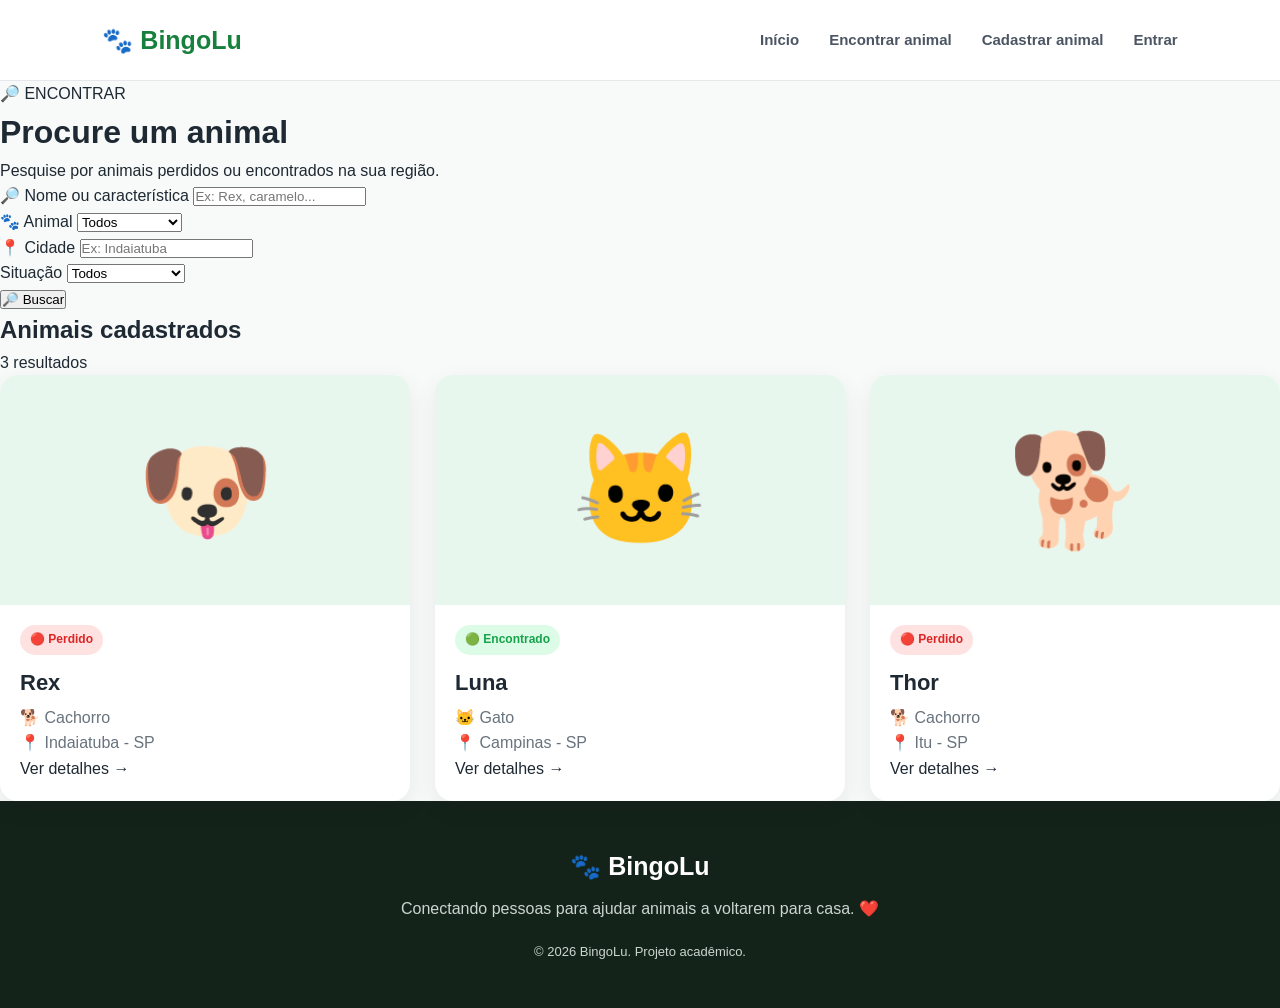
==== pages/buscar.html @ f61b033a "Create buscar.html" ====
<!DOCTYPE html>
<html lang="pt-BR">

<head>
    <meta charset="UTF-8">
    <meta name="viewport" content="width=device-width, initial-scale=1.0">

    <title>Encontrar animal | BingoLu</title>

    <link rel="stylesheet" href="../css/style.css">
    <link rel="stylesheet" href="../css/buscar.css">
</head>

<body>

    <header class="header">

        <a href="../index.html" class="logo">
            🐾 BingoLu
        </a>

        <nav class="menu">
            <a href="../index.html">Início</a>
            <a href="buscar.html">Encontrar animal</a>
            <a href="cadastrar.html">Cadastrar animal</a>
            <a href="login.html">Entrar</a>
        </nav>

    </header>


    <main class="buscar-container">

        <div class="buscar-header">

            <span>🔎 ENCONTRAR</span>

            <h1>Procure um animal</h1>

            <p>
                Pesquise por animais perdidos ou encontrados
                na sua região.
            </p>

        </div>


        <!-- FILTROS -->

        <section class="filtros">

            <div class="input-group">

                <label for="pesquisa">
                    🔎 Nome ou característica
                </label>

                <input
                    type="text"
                    id="pesquisa"
                    placeholder="Ex: Rex, caramelo..."
                >

            </div>


            <div class="input-group">

                <label for="tipo">
                    🐾 Animal
                </label>

                <select id="tipo">

                    <option value="">
                        Todos
                    </option>

                    <option value="cachorro">
                        🐶 Cachorros
                    </option>

                    <option value="gato">
                        🐱 Gatos
                    </option>

                    <option value="ave">
                        🦜 Aves
                    </option>

                    <option value="outro">
                        🐾 Outros
                    </option>

                </select>

            </div>


            <div class="input-group">

                <label for="cidade">
                    📍 Cidade
                </label>

                <input
                    type="text"
                    id="cidade"
                    placeholder="Ex: Indaiatuba"
                >

            </div>


            <div class="input-group">

                <label for="status">
                    Situação
                </label>

                <select id="status">

                    <option value="">
                        Todos
                    </option>

                    <option value="perdido">
                        🔴 Perdidos
                    </option>

                    <option value="encontrado">
                        🟢 Encontrados
                    </option>

                </select>

            </div>

            <button class="search-button">
                🔎 Buscar
            </button>

        </section>


        <!-- RESULTADOS -->

        <section class="resultados">

            <div class="resultados-header">

                <h2>Animais cadastrados</h2>

                <span>3 resultados</span>

            </div>


            <div class="animal-grid">


                <!-- ANIMAL 1 -->

                <article class="animal-card">

                    <div class="animal-photo">
                        🐶
                    </div>

                    <div class="animal-info">

                        <span class="status lost">
                            🔴 Perdido
                        </span>

                        <h3>Rex</h3>

                        <p>🐕 Cachorro</p>

                        <p>📍 Indaiatuba - SP</p>

                        <a href="#" class="details-button">
                            Ver detalhes →
                        </a>

                    </div>

                </article>


                <!-- ANIMAL 2 -->

                <article class="animal-card">

                    <div class="animal-photo">
                        🐱
                    </div>

                    <div class="animal-info">

                        <span class="status found">
                            🟢 Encontrado
                        </span>

                        <h3>Luna</h3>

                        <p>🐱 Gato</p>

                        <p>📍 Campinas - SP</p>

                        <a href="#" class="details-button">
                            Ver detalhes →
                        </a>

                    </div>

                </article>


                <!-- ANIMAL 3 -->

                <article class="animal-card">

                    <div class="animal-photo">
                        🐕
                    </div>

                    <div class="animal-info">

                        <span class="status lost">
                            🔴 Perdido
                        </span>

                        <h3>Thor</h3>

                        <p>🐕 Cachorro</p>

                        <p>📍 Itu - SP</p>

                        <a href="#" class="details-button">
                            Ver detalhes →
                        </a>

                    </div>

                </article>

            </div>

        </section>

    </main>


    <footer class="footer">

        <div class="logo">
            🐾 BingoLu
        </div>

        <p>
            Conectando pessoas para ajudar animais a voltarem para casa. ❤️
        </p>

        <p class="copyright">
            © 2026 BingoLu. Projeto acadêmico.
        </p>

    </footer>

</body>

</html>
---- css/style.css ----
* {
    margin: 0;
    padding: 0;
    box-sizing: border-box;
}

body {
    font-family: Arial, Helvetica, sans-serif;
    background: #f7faf8;
    color: #1f2933;
    line-height: 1.6;
}

a {
    text-decoration: none;
    color: inherit;
}


/* =========================
   HEADER
========================= */

.header {
    width: 100%;
    padding: 20px 8%;
    display: flex;
    justify-content: space-between;
    align-items: center;
    background: white;
    border-bottom: 1px solid #e5e7eb;
}

.logo {
    font-size: 25px;
    font-weight: bold;
    color: #16803c;
}

.menu {
    display: flex;
    gap: 30px;
}

.menu a {
    font-size: 15px;
    font-weight: 600;
    color: #4b5563;
    transition: 0.3s;
}

.menu a:hover {
    color: #16803c;
}


/* =========================
   HERO
========================= */

.hero {
    min-height: 560px;
    padding: 70px 8%;
    display: flex;
    align-items: center;
    justify-content: space-between;
    gap: 50px;
    background: linear-gradient(
        135deg,
        #e8f7ee,
        #f7faf8
    );
}

.hero-text {
    max-width: 650px;
}

.tag {
    display: inline-block;
    margin-bottom: 20px;
    padding: 8px 15px;
    border-radius: 30px;
    background: #d9f3e3;
    color: #16803c;
    font-weight: bold;
    font-size: 14px;
}

.hero h1 {
    font-size: 58px;
    line-height: 1.1;
    margin-bottom: 25px;
    color: #16251c;
}

.hero h1 span {
    color: #16803c;
}

.hero p {
    max-width: 570px;
    font-size: 18px;
    color: #59636e;
    margin-bottom: 30px;
}

.buttons {
    display: flex;
    gap: 15px;
    flex-wrap: wrap;
}

.btn {
    padding: 14px 23px;
    border-radius: 10px;
    font-weight: bold;
    transition: 0.3s;
}

.primary {
    background: #16803c;
    color: white;
}

.primary:hover {
    background: #11652f;
    transform: translateY(-2px);
}

.secondary {
    background: white;
    color: #16803c;
    border: 2px solid #16803c;
}

.secondary:hover {
    background: #e8f7ee;
}

.hero-image {
    width: 330px;
    height: 330px;
    border-radius: 50%;
    background: white;
    display: flex;
    justify-content: center;
    align-items: center;
    font-size: 170px;
    box-shadow: 0 20px 50px rgba(0, 0, 0, 0.10);
}


/* =========================
   SEÇÕES
========================= */

.how,
.animals {
    padding: 90px 8%;
}

.section-title {
    text-align: center;
    max-width: 700px;
    margin: 0 auto 50px;
}

.section-title span {
    color: #16803c;
    font-size: 13px;
    font-weight: bold;
    letter-spacing: 2px;
}

.section-title h2 {
    margin: 10px 0;
    font-size: 36px;
    color: #16251c;
}

.section-title p {
    color: #68737d;
}


/* =========================
   COMO FUNCIONA
========================= */

.steps {
    display: grid;
    grid-template-columns: repeat(3, 1fr);
    gap: 25px;
}

.step {
    padding: 35px;
    background: white;
    border-radius: 18px;
    text-align: center;
    border: 1px solid #e7ece9;
    transition: 0.3s;
}

.step:hover {
    transform: translateY(-5px);
    box-shadow: 0 15px 30px rgba(0, 0, 0, 0.08);
}

.step-icon {
    width: 65px;
    height: 65px;
    margin: 0 auto 20px;
    border-radius: 15px;
    background: #e8f7ee;
    display: flex;
    justify-content: center;
    align-items: center;
    font-size: 28px;
}

.step h3 {
    margin-bottom: 10px;
    font-size: 21px;
}

.step p {
    color: #68737d;
}


/* =========================
   ANIMAIS
========================= */

.animals {
    background: #eef7f1;
}

.animal-grid {
    display: grid;
    grid-template-columns: repeat(3, 1fr);
    gap: 25px;
}

.animal-card {
    overflow: hidden;
    background: white;
    border-radius: 18px;
    box-shadow: 0 8px 25px rgba(0, 0, 0, 0.07);
    transition: 0.3s;
}

.animal-card:hover {
    transform: translateY(-5px);
}

.animal-photo {
    height: 230px;
    display: flex;
    justify-content: center;
    align-items: center;
    font-size: 110px;
    background: #e8f7ee;
}

.animal-info {
    padding: 20px;
}

.status {
    display: inline-block;
    padding: 5px 10px;
    border-radius: 20px;
    font-size: 12px;
    font-weight: bold;
}

.lost {
    background: #fee2e2;
    color: #dc2626;
}

.found {
    background: #dcfce7;
    color: #16a34a;
}

.animal-info h3 {
    margin: 10px 0 5px;
    font-size: 22px;
}

.animal-info p {
    color: #68737d;
}


/* =========================
   FOOTER
========================= */

.footer {
    padding: 45px 8%;
    background: #14231a;
    color: white;
    text-align: center;
}

.footer .logo {
    color: white;
    margin-bottom: 10px;
}

.footer p {
    color: #cbd5cf;
}

.copyright {
    margin-top: 20px;
    font-size: 13px;
}


/* =========================
   RESPONSIVIDADE
========================= */

@media (max-width: 900px) {

    .hero {
        flex-direction: column;
        text-align: center;
    }

    .hero p {
        margin-left: auto;
        margin-right: auto;
    }

    .buttons {
        justify-content: center;
    }

    .steps,
    .animal-grid {
        grid-template-columns: 1fr;
    }

    .menu {
        display: none;
    }

}


@media (max-width: 600px) {

    .header {
        padding: 18px 5%;
    }

    .hero {
        padding: 55px 5%;
    }

    .hero h1 {
        font-size: 40px;
    }

    .hero-image {
        width: 230px;
        height: 230px;
        font-size: 110px;
    }

    .how,
    .animals {
        padding: 60px 5%;
    }

    .section-title h2 {
        font-size: 29px;
    }

}
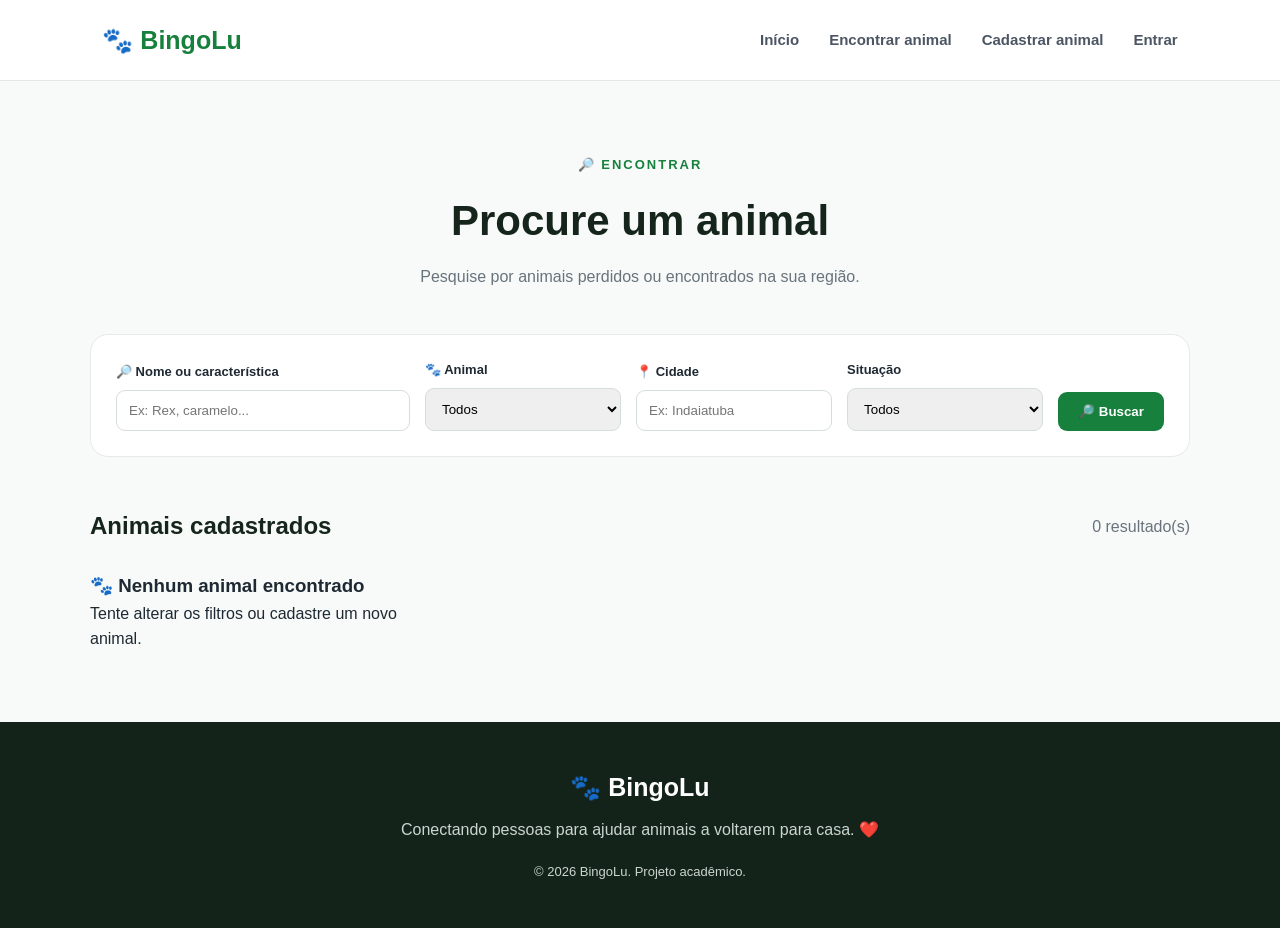
==== commit 20966a1c: "Update buscar.html" ====
--- a/pages/buscar.html
+++ b/pages/buscar.html
@@ -267,7 +267,8 @@
         </p>
 
     </footer>
-
+<script src="../js/busca.js"></script>
+    
 </body>
 
 </html>
--- a/css/buscar.css
+++ b/css/buscar.css
@@ -0,0 +1,197 @@
+.buscar-container {
+    max-width: 1150px;
+    margin: auto;
+    padding: 70px 25px;
+}
+
+.buscar-header {
+    text-align: center;
+    margin-bottom: 45px;
+}
+
+.buscar-header span {
+    color: #16803c;
+    font-size: 13px;
+    font-weight: bold;
+    letter-spacing: 2px;
+}
+
+.buscar-header h1 {
+    font-size: 42px;
+    margin: 10px 0;
+    color: #16251c;
+}
+
+.buscar-header p {
+    color: #68737d;
+}
+
+
+/* FILTROS */
+
+.filtros {
+    display: grid;
+    grid-template-columns: 1.5fr 1fr 1fr 1fr auto;
+    gap: 15px;
+    align-items: end;
+    padding: 25px;
+    background: white;
+    border: 1px solid #e4ebe6;
+    border-radius: 18px;
+    margin-bottom: 50px;
+}
+
+.input-group {
+    display: flex;
+    flex-direction: column;
+    gap: 7px;
+}
+
+.input-group label {
+    font-size: 13px;
+    font-weight: bold;
+}
+
+.input-group input,
+.input-group select {
+    padding: 12px;
+    border: 1px solid #d6ded9;
+    border-radius: 9px;
+    outline: none;
+    font-family: inherit;
+}
+
+.input-group input:focus,
+.input-group select:focus {
+    border-color: #16803c;
+}
+
+.search-button {
+    padding: 12px 20px;
+    background: #16803c;
+    color: white;
+    border: none;
+    border-radius: 9px;
+    font-weight: bold;
+    cursor: pointer;
+}
+
+.search-button:hover {
+    background: #11652f;
+}
+
+
+/* RESULTADOS */
+
+.resultados-header {
+    display: flex;
+    justify-content: space-between;
+    align-items: center;
+    margin-bottom: 25px;
+}
+
+.resultados-header h2 {
+    color: #16251c;
+}
+
+.resultados-header span {
+    color: #68737d;
+}
+
+
+/* CARDS */
+
+.resultados .animal-grid {
+    display: grid;
+    grid-template-columns: repeat(3, 1fr);
+    gap: 25px;
+}
+
+.resultados .animal-card {
+    overflow: hidden;
+    background: white;
+    border-radius: 18px;
+    border: 1px solid #e4ebe6;
+    transition: 0.3s;
+}
+
+.resultados .animal-card:hover {
+    transform: translateY(-5px);
+    box-shadow: 0 15px 30px rgba(0,0,0,0.08);
+}
+
+.resultados .animal-photo {
+    height: 230px;
+    display: flex;
+    align-items: center;
+    justify-content: center;
+    background: #e8f7ee;
+    font-size: 110px;
+}
+
+.resultados .animal-info {
+    padding: 20px;
+}
+
+.resultados .animal-info h3 {
+    font-size: 23px;
+    margin: 10px 0;
+}
+
+.resultados .animal-info p {
+    color: #68737d;
+    margin: 4px 0;
+}
+
+.details-button {
+    display: inline-block;
+    margin-top: 15px;
+    color: #16803c;
+    font-weight: bold;
+}
+
+
+/* RESPONSIVO */
+
+@media (max-width: 950px) {
+
+    .filtros {
+        grid-template-columns: 1fr 1fr;
+    }
+
+    .search-button {
+        width: 100%;
+    }
+
+    .resultados .animal-grid {
+        grid-template-columns: 1fr 1fr;
+    }
+
+}
+
+
+@media (max-width: 650px) {
+
+    .buscar-container {
+        padding: 45px 15px;
+    }
+
+    .buscar-header h1 {
+        font-size: 34px;
+    }
+
+    .filtros {
+        grid-template-columns: 1fr;
+    }
+
+    .resultados .animal-grid {
+        grid-template-columns: 1fr;
+    }
+
+    .resultados-header {
+        flex-direction: column;
+        align-items: flex-start;
+        gap: 5px;
+    }
+
+}
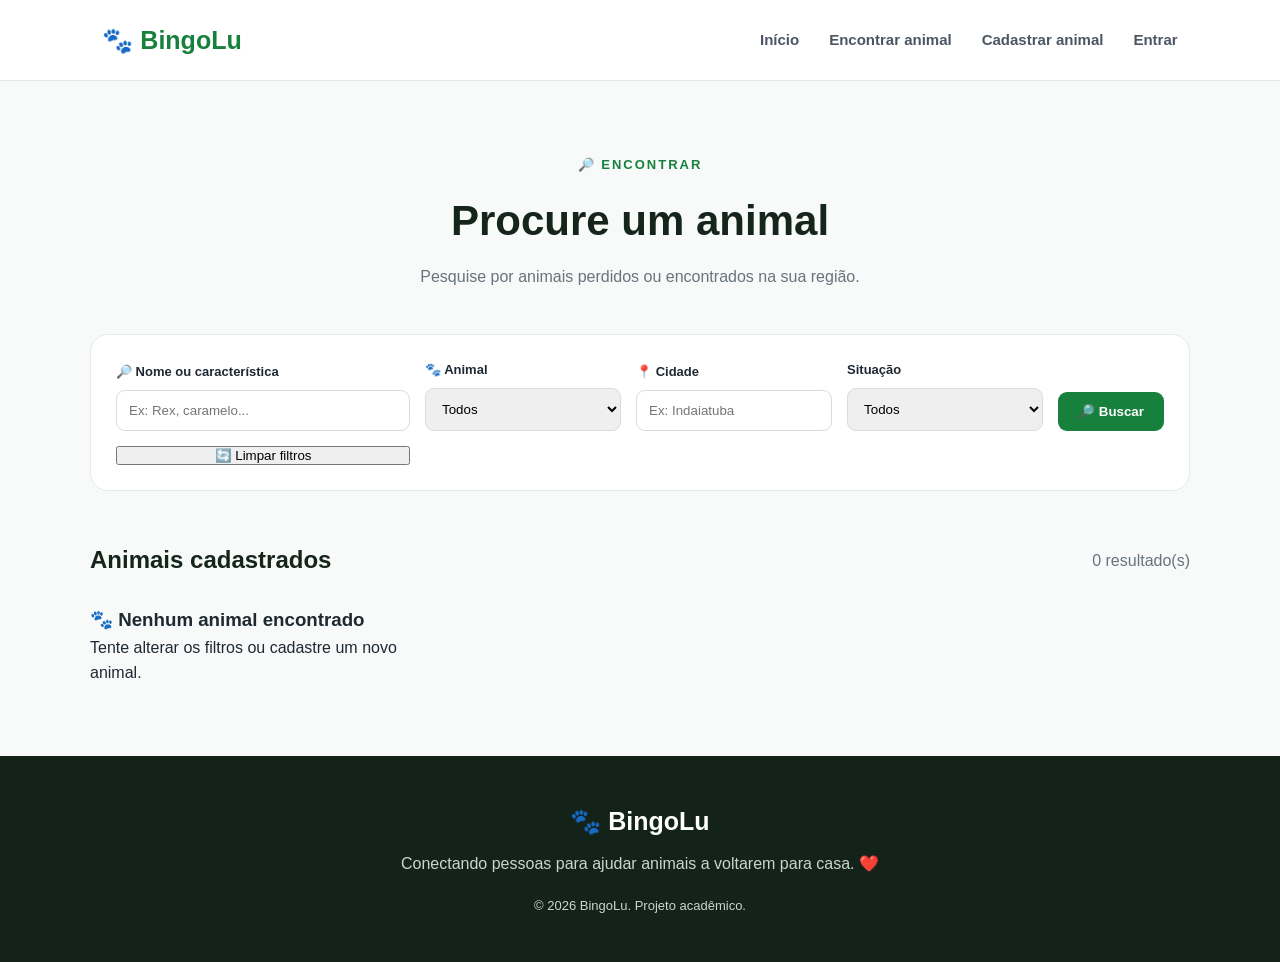
==== commit 6bbe4737: "Update buscar.html" ====
--- a/pages/buscar.html
+++ b/pages/buscar.html
@@ -140,6 +140,10 @@
                 🔎 Buscar
             </button>
 
+            <button type="button" class="clear-button" id="limparFiltros">
+    🔄 Limpar filtros
+</button>
+
         </section>
 
 
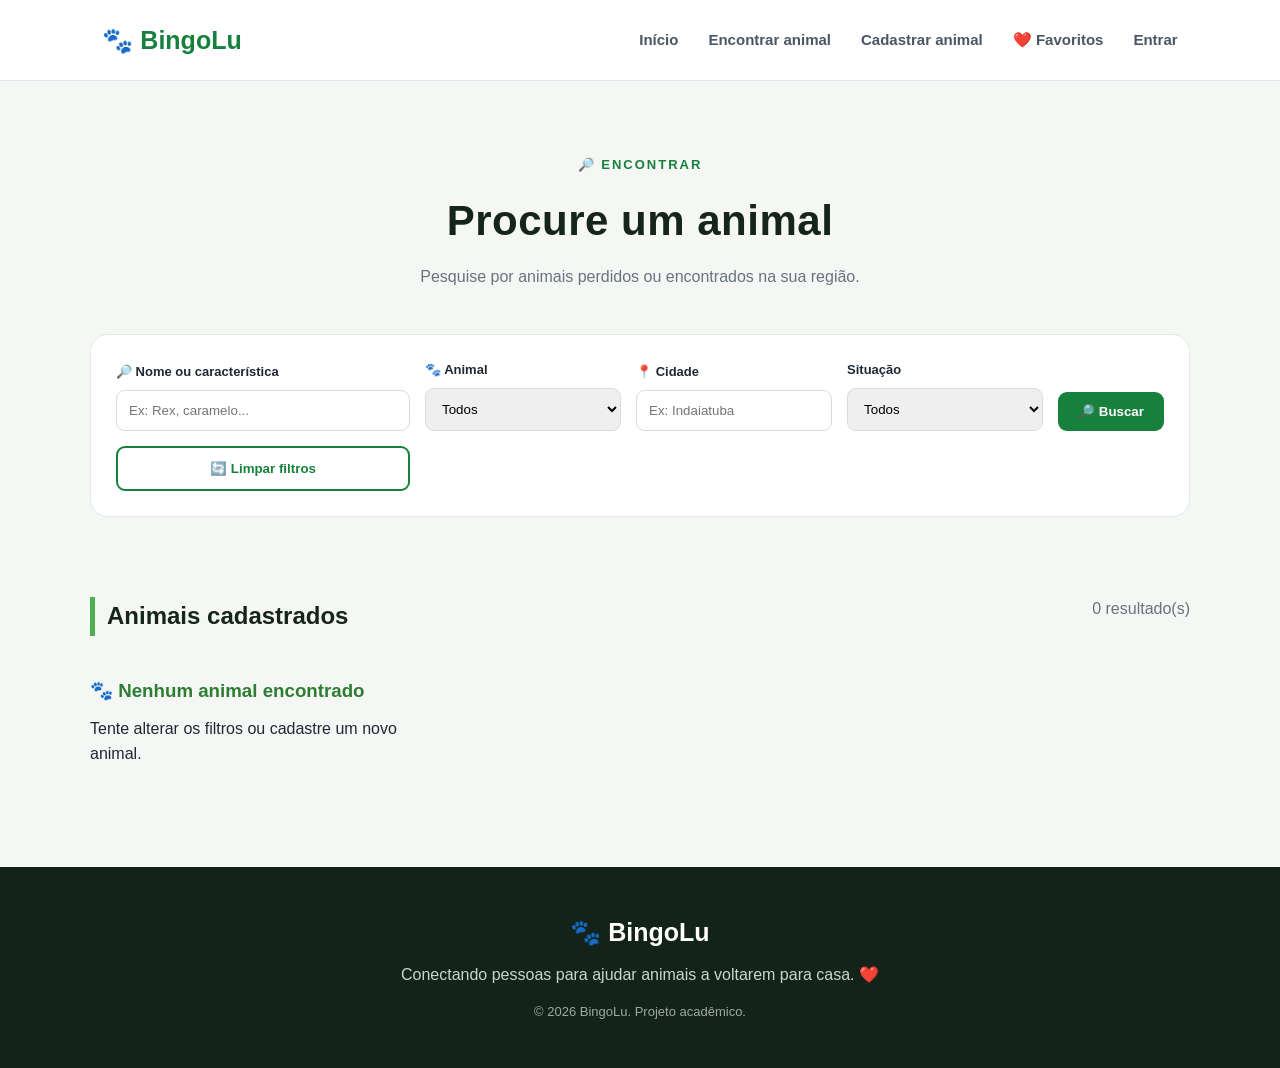
==== commit c5066d62: "Update buscar.html" ====
--- a/pages/buscar.html
+++ b/pages/buscar.html
@@ -20,11 +20,12 @@
         </a>
 
         <nav class="menu">
-            <a href="../index.html">Início</a>
-            <a href="buscar.html">Encontrar animal</a>
-            <a href="cadastrar.html">Cadastrar animal</a>
-            <a href="login.html">Entrar</a>
-        </nav>
+    <a href="../index.html">Início</a>
+    <a href="buscar.html">Encontrar animal</a>
+    <a href="cadastrar.html">Cadastrar animal</a>
+    <a href="favoritos.html">❤️ Favoritos</a>
+    <a href="login.html">Entrar</a>
+</nav>
 
     </header>
 
--- a/css/style.css
+++ b/css/style.css
@@ -384,4 +384,291 @@
         font-size: 29px;
     }
 
-}
+/* ===============================
+   BINGOLU - HEADER NO CELULAR
+   =============================== */
+
+@media (max-width: 600px) {
+
+    .header {
+        padding: 15px 18px;
+        flex-direction: column;
+        gap: 15px;
+    }
+
+    .menu {
+        width: 100%;
+        display: flex;
+        justify-content: center;
+        flex-wrap: wrap;
+        gap: 10px;
+    }
+
+    .menu a {
+        font-size: 14px;
+        padding: 7px 9px;
+    }
+
+    .logo {
+        font-size: 22px;
+    }
+
+/* ===============================
+   BINGOLU - MELHORIA DA HOME
+   =============================== */
+
+.hero {
+    overflow: hidden;
+}
+
+.hero h1 {
+    animation: aparecerTitulo 0.7s ease;
+}
+
+.hero p {
+    animation: aparecerTexto 0.9s ease;
+}
+
+@keyframes aparecerTitulo {
+
+    from {
+        opacity: 0;
+        transform: translateY(15px);
+    }
+
+    to {
+        opacity: 1;
+        transform: translateY(0);
+    }
+
+}
+
+@keyframes aparecerTexto {
+
+    from {
+        opacity: 0;
+        transform: translateY(10px);
+    }
+
+    to {
+        opacity: 1;
+        transform: translateY(0);
+    }
+
+}
+
+.hero a,
+.hero button {
+    transition: transform 0.2s ease, box-shadow 0.2s ease;
+}
+
+.hero a:hover,
+.hero button:hover {
+    transform: translateY(-3px);
+    box-shadow: 0 10px 25px rgba(22, 128, 60, 0.2);
+}}}
+/* ===============================
+   BINGOLU - BOTÕES PRINCIPAIS
+   =============================== */
+
+.hero a {
+    position: relative;
+    overflow: hidden;
+}
+
+.hero a::after {
+    content: "";
+    position: absolute;
+    top: 0;
+    left: -100%;
+    width: 100%;
+    height: 100%;
+    background: rgba(255, 255, 255, 0.15);
+    transition: left 0.3s ease;
+}
+
+.hero a:hover::after {
+    left: 100%;
+}
+
+.hero a:active {
+    transform: scale(0.97);
+}
+
+/* ===============================
+   BINGOLU - CARDS DA HOME
+   =============================== */
+
+.card,
+.feature-card,
+.info-card {
+    transition: transform 0.25s ease, box-shadow 0.25s ease;
+}
+
+.card:hover,
+.feature-card:hover,
+.info-card:hover {
+    transform: translateY(-5px);
+    box-shadow: 0 12px 30px rgba(0, 0, 0, 0.08);
+}
+
+/* ===============================
+   BINGOLU - RODAPÉ
+   =============================== */
+
+.footer {
+    position: relative;
+    overflow: hidden;
+}
+
+.footer .logo {
+    transition: transform 0.25s ease;
+}
+
+.footer .logo:hover {
+    transform: scale(1.05);
+}
+
+.footer p {
+    line-height: 1.6;
+}
+
+.footer .copyright {
+    margin-top: 15px;
+    opacity: 0.75;
+}
+
+/* =========================
+   STATUS DOS ANIMAIS
+========================= */
+
+.status {
+    display: inline-block;
+    padding: 6px 12px;
+    border-radius: 20px;
+    font-size: 13px;
+    font-weight: bold;
+    margin-top: 8px;
+}
+
+/* Animal perdido */
+.status.perdido {
+    background-color: #ffebee;
+    color: #c62828;
+}
+
+/* Animal encontrado */
+.status.encontrado {
+    background-color: #e8f5e9;
+    color: #2e7d32;
+}
+
+/* Animal disponível */
+.status.disponivel {
+    background-color: #e3f2fd;
+    color: #1565c0;
+}
+
+/* =========================
+   MENSAGENS DO SISTEMA
+========================= */
+
+.mensagem {
+    width: 90%;
+    max-width: 700px;
+    margin: 20px auto;
+    padding: 15px 20px;
+    border-radius: 10px;
+    text-align: center;
+    font-weight: bold;
+    box-sizing: border-box;
+}
+
+/* Sucesso */
+.mensagem.sucesso {
+    background-color: #e8f5e9;
+    color: #2e7d32;
+    border: 1px solid #a5d6a7;
+}
+
+/* Erro */
+.mensagem.erro {
+    background-color: #ffebee;
+    color: #c62828;
+    border: 1px solid #ef9a9a;
+}
+
+/* Informação */
+.mensagem.info {
+    background-color: #e3f2fd;
+    color: #1565c0;
+    border: 1px solid #90caf9;
+}
+
+/* =========================
+   BOTÕES E LINKS GERAIS
+========================= */
+
+.btn,
+.button,
+button {
+    transition: 0.2s ease;
+}
+
+.btn:hover,
+.button:hover,
+button:hover {
+    transform: translateY(-2px);
+}
+
+a {
+    transition: 0.2s ease;
+}
+
+a:hover {
+    opacity: 0.8;
+}
+
+/* =========================
+   TÍTULOS
+========================= */
+
+h1,
+h2,
+h3 {
+    color: #2E7D32;
+}
+
+h1 {
+    letter-spacing: 0.5px;
+}
+
+h2 {
+    margin-top: 30px;
+    margin-bottom: 15px;
+}
+
+h3 {
+    margin-bottom: 10px;
+}
+
+section h2 {
+    border-left: 5px solid #4CAF50;
+    padding-left: 12px;
+}
+
+/* =========================
+   FUNDO DAS PÁGINAS
+========================= */
+
+body {
+    background-color: #f5f7f5;
+}
+
+main {
+    min-height: 60vh;
+}
+
+section {
+    margin-bottom: 30px;
+}
--- a/css/buscar.css
+++ b/css/buscar.css
@@ -195,3 +195,169 @@
     }
 
 }
+
+/* ===============================
+   MELHORIA DOS CARDS - BINGOLU
+   =============================== */
+
+.animal-card {
+    overflow: hidden;
+    transition: transform 0.25s ease, box-shadow 0.25s ease;
+    cursor: pointer;
+}
+
+.animal-card:hover {
+    transform: translateY(-6px);
+    box-shadow: 0 15px 35px rgba(0, 0, 0, 0.12);
+}
+
+.animal-photo {
+    overflow: hidden;
+}
+
+.animal-photo img {
+    transition: transform 0.3s ease;
+}
+
+.animal-card:hover .animal-photo img {
+    transform: scale(1.05);
+}
+
+.details-button {
+    transition: transform 0.2s ease, opacity 0.2s ease;
+}
+
+.details-button:hover {
+    transform: translateX(4px);
+    opacity: 0.9;
+}
+
+
+/* ===============================
+   BOTÃO LIMPAR FILTROS
+   =============================== */
+
+.clear-button {
+    padding: 13px 20px;
+    border: 2px solid #16803c;
+    border-radius: 9px;
+    background: white;
+    color: #16803c;
+    font-weight: bold;
+    cursor: pointer;
+    transition: all 0.2s ease;
+}
+
+.clear-button:hover {
+    background: #e8f7ee;
+    transform: translateY(-2px);
+}
+
+/* ===============================
+   BINGOLU - CELULAR
+   =============================== */
+
+@media (max-width: 600px) {
+
+    .buscar-container {
+        padding: 35px 15px;
+    }
+
+    .filtros {
+        padding: 18px;
+    }
+
+    .animal-grid {
+        grid-template-columns: 1fr;
+        gap: 20px;
+    }
+
+    .animal-card {
+        width: 100%;
+    }
+
+    .animal-photo {
+        min-height: 250px;
+    }
+
+    .animal-info {
+        padding: 18px;
+    }
+
+    .buscar-header h1 {
+        font-size: 32px;
+    }
+
+    .resultados-header {
+        flex-direction: column;
+        align-items: flex-start;
+        gap: 8px;
+    }
+
+    .search-button,
+    .clear-button {
+        width: 100%;
+    }
+
+}/* ===============================
+   FOTOS DOS ANIMAIS
+   =============================== */
+
+.animal-photo {
+    height: 260px;
+    display: flex;
+    justify-content: center;
+    align-items: center;
+    overflow: hidden;
+}
+
+.animal-photo img {
+    width: 100%;
+    height: 100%;
+    object-fit: cover;
+    display: block;
+}
+
+/* ===============================
+   BINGOLU - FILTROS
+   =============================== */
+
+.filtros {
+    transition: box-shadow 0.3s ease, transform 0.3s ease;
+}
+
+.filtros:focus-within {
+    box-shadow: 0 12px 30px rgba(22, 128, 60, 0.12);
+    transform: translateY(-2px);
+}
+
+.input-group label {
+    transition: color 0.2s ease;
+}
+
+.input-group:focus-within label {
+    color: #16803c;
+}
+
+/* ===============================
+   BOTÃO FAVORITAR
+   =============================== */
+
+.favorite-button {
+    display: inline-block;
+    margin-top: 10px;
+    margin-right: 10px;
+    padding: 10px 14px;
+    border: 2px solid #e63946;
+    border-radius: 8px;
+    background: white;
+    color: #e63946;
+    font-weight: bold;
+    cursor: pointer;
+    transition: all 0.2s ease;
+}
+
+.favorite-button:hover {
+    background: #fff0f1;
+    transform: translateY(-2px);
+}
